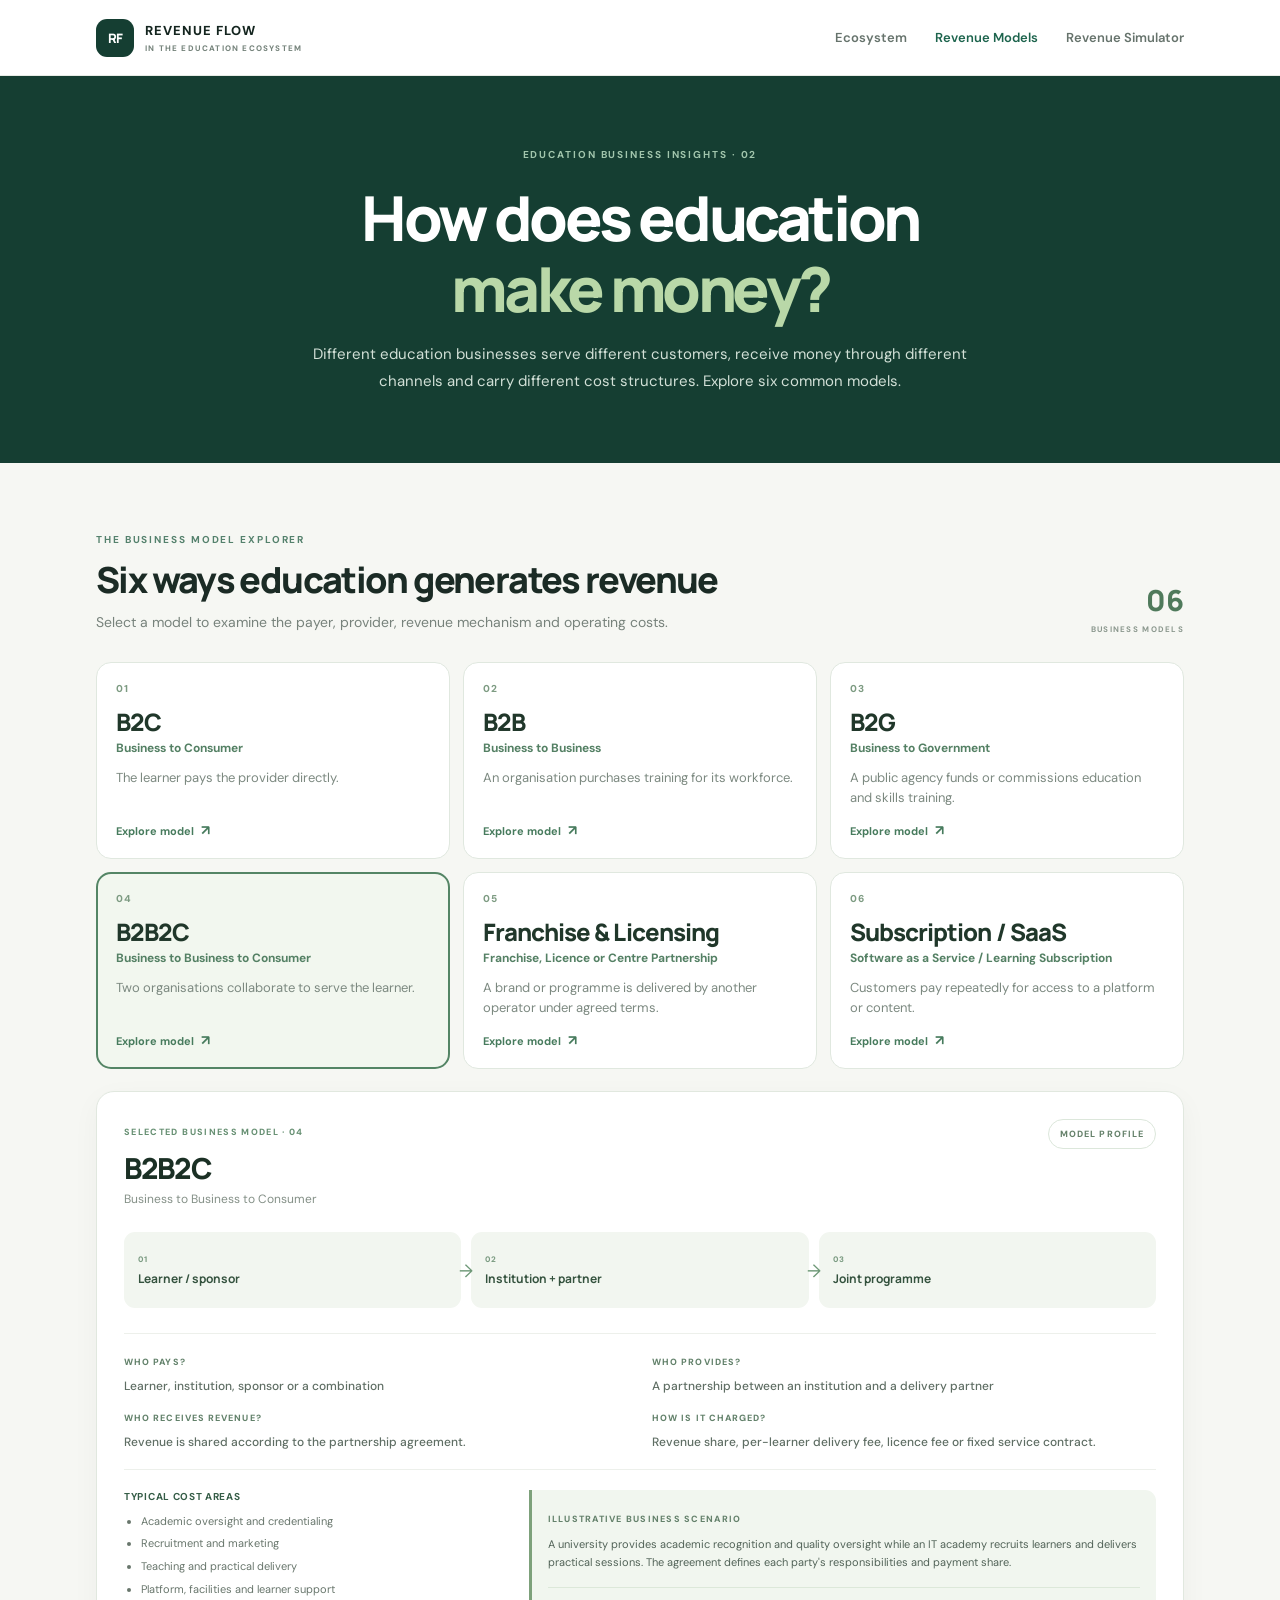
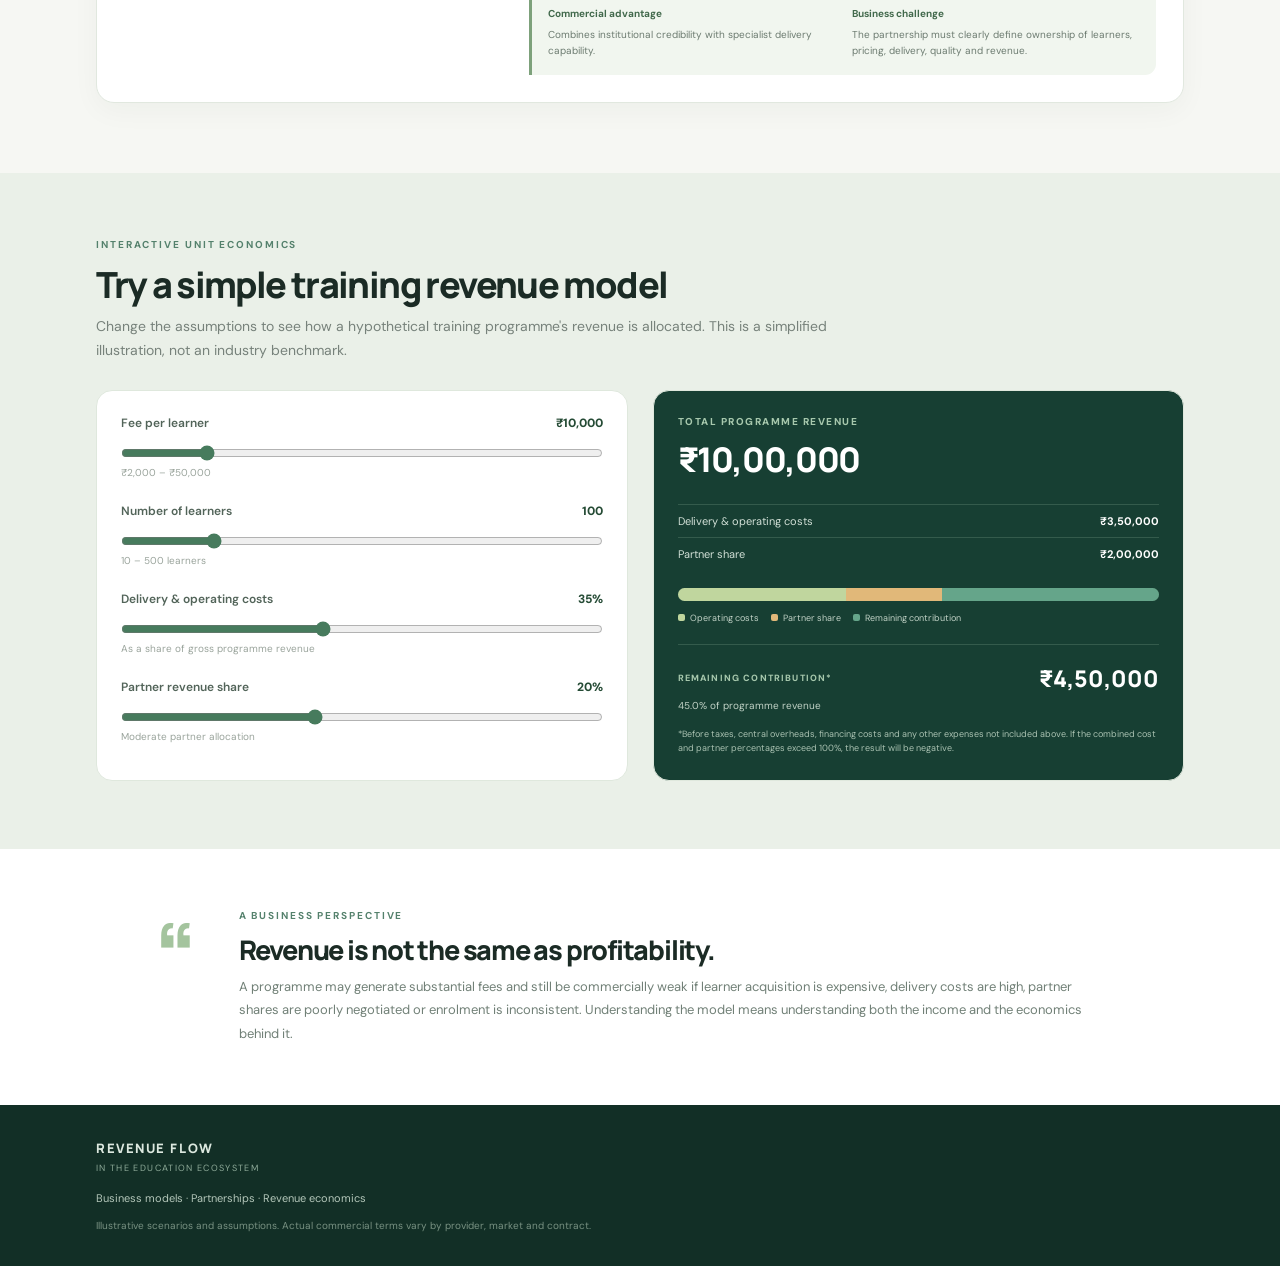
==== revenue-models.html @ f0d9430c "Add files via upload" ====
<!doctype html>
<html lang="en">
<head>
  <meta charset="utf-8">
  <meta name="viewport" content="width=device-width, initial-scale=1">
  <meta name="description" content="Explore six education revenue models and experiment with a training programme unit economics simulator.">
  <title>Revenue Models | Revenue Flow</title>
  <link rel="stylesheet" href="style.css">
</head>
<body>
<div class="rm-page">
  <header class="rm-top">
    <a class="rm-brand" href="index.html"><span class="rm-mark">RF</span><span>REVENUE FLOW<small>IN THE EDUCATION ECOSYSTEM</small></span></a>
    <nav class="rm-nav"><a href="index.html#ecosystem">Ecosystem</a><a class="current" href="#models">Revenue Models</a><a href="#simulator">Revenue Simulator</a></nav>
  </header>
  <section class="rm-hero"><div class="rm-eyebrow">EDUCATION BUSINESS INSIGHTS · 02</div><h1>How does education<br><em>make money?</em></h1><p>Different education businesses serve different customers, receive money through different channels and carry different cost structures. Explore six common models.</p></section>
  <main>
    <section class="rm-section" id="models">
      <div class="rm-heading"><div><div class="rm-kicker">THE BUSINESS MODEL EXPLORER</div><h2>Six ways education generates revenue</h2><p>Select a model to examine the payer, provider, revenue mechanism and operating costs.</p></div><div class="rm-count">06 <span>BUSINESS MODELS</span></div></div>
      <div class="rm-model-grid" id="modelGrid"></div>
      <article class="rm-detail" id="modelDetail"></article>
    </section>
    <section class="rm-simulator-section" id="simulator"><div class="rm-section rm-simulator-inner">
      <div class="rm-kicker">INTERACTIVE UNIT ECONOMICS</div><h2>Try a simple training revenue model</h2>
      <p class="rm-sim-intro">Change the assumptions to see how a hypothetical training programme's revenue is allocated. This is a simplified illustration, not an industry benchmark.</p>
      <div class="rm-simulator">
        <div class="rm-controls">
          <label class="rm-control"><span>Fee per learner <strong id="feeValue"></strong></span><input id="fee" type="range" min="2000" max="50000" step="1000" value="10000"><small>₹2,000 – ₹50,000</small></label>
          <label class="rm-control"><span>Number of learners <strong id="learnersValue"></strong></span><input id="learners" type="range" min="10" max="500" step="10" value="100"><small>10 – 500 learners</small></label>
          <label class="rm-control"><span>Delivery &amp; operating costs <strong id="deliveryValue"></strong></span><input id="deliveryCost" type="range" min="10" max="70" step="5" value="35"><small>As a share of gross programme revenue</small></label>
          <label class="rm-control"><span>Partner revenue share <strong id="partnerValue"></strong></span><input id="partnerShare" type="range" min="0" max="50" step="5" value="20"><small id="shareLabel"></small></label>
        </div>
        <div class="rm-results">
          <div class="rm-total-label">TOTAL PROGRAMME REVENUE</div><div class="rm-total" id="grossValue"></div>
          <div class="rm-result-line"><span>Delivery &amp; operating costs</span><strong id="deliveryAmount"></strong></div>
          <div class="rm-result-line"><span>Partner share</span><strong id="partnerAmount"></strong></div>
          <div class="rm-result-bar" aria-label="Revenue allocation"><span class="cost-segment" id="costBar"></span><span class="partner-segment" id="partnerBar"></span><span class="remaining-segment" id="remainBar"></span></div>
          <div class="rm-legend"><span><i class="legend-cost"></i>Operating costs</span><span><i class="legend-partner"></i>Partner share</span><span><i class="legend-remain"></i>Remaining contribution</span></div>
          <div class="rm-contribution"><span>REMAINING CONTRIBUTION*</span><strong id="contributionValue"></strong><small id="contributionPct"></small></div>
          <p class="rm-footnote">*Before taxes, central overheads, financing costs and any other expenses not included above. If the combined cost and partner percentages exceed 100%, the result will be negative.</p>
        </div>
      </div>
    </div></section>
    <section class="rm-insight"><div class="rm-insight-mark">“</div><div><div class="rm-kicker">A BUSINESS PERSPECTIVE</div><h2>Revenue is not the same as profitability.</h2><p>A programme may generate substantial fees and still be commercially weak if learner acquisition is expensive, delivery costs are high, partner shares are poorly negotiated or enrolment is inconsistent. Understanding the model means understanding both the income and the economics behind it.</p></div></section>
  </main>
  <footer class="rm-footer"><div><strong>REVENUE FLOW</strong><span>IN THE EDUCATION ECOSYSTEM</span></div><p>Business models · Partnerships · Revenue economics</p><small>Illustrative scenarios and assumptions. Actual commercial terms vary by provider, market and contract.</small></footer>
</div>
<script src="script.js"></script>
</body>
</html>
---- style.css ----
@import url('https://fonts.googleapis.com/css2?family=DM+Sans:wght@400;500;600;700&family=Manrope:wght@400;500;600;700;800&display=swap');

:root {
  font-family: 'DM Sans', sans-serif;
  color: #17231f;
  background: #f6f7f3;
  font-synthesis: none;
  text-rendering: optimizeLegibility;
}
* { box-sizing: border-box; }
html { scroll-behavior: smooth; }
body { margin: 0; min-width: 320px; }
button, a { font: inherit; }
.site-shell { min-height: 100vh; }
.topbar {
  height: 76px; padding: 0 7.5%; display: flex; align-items: center;
  justify-content: space-between; background: #fff; border-bottom: 1px solid #e7ebe5;
}
.brand { display: flex; align-items: center; gap: 11px; text-decoration: none; color: #14251f; font-weight: 800; letter-spacing: .08em; font-size: 13px; }
.brand-mark { width: 38px; height: 38px; display: grid; place-items: center; background: #153e32; color: #fff; border-radius: 11px; font-family: Manrope; letter-spacing: -.04em; }
.brand small { display: block; font-size: 8px; letter-spacing: .15em; color: #75837b; margin-top: 4px; }
.topbar nav { display: flex; gap: 30px; }
.topbar nav a { color: #66736c; text-decoration: none; font-size: 13px; font-weight: 600; }
.topbar nav a:hover, .topbar nav a.active { color: #1d644d; }


.hero {
  padding: 83px 8% 76px;
  background: #153e32;
  color: #fff;
  position: relative;
  overflow: hidden;
  text-align: center;
}



.hero .hero-copy {
  margin-left: auto;
  margin-right: auto;
}

.hero .hero-tags {
  justify-content: center;
}

.hero h1 {
  color: #ffffff;
 position: relative;
  z-index: 2;
}

.section { padding: 76px 7.5%; }
.section-heading { display: flex; align-items: end; justify-content: space-between; gap: 20px; margin-bottom: 32px; }
.section-heading .eyebrow, .flow-section > .eyebrow { color: #54816c; }
h2 { font: 800 clamp(27px, 3vw, 38px)/1.2 Manrope, sans-serif; letter-spacing: -.045em; margin: 12px 0 9px; color: #1b2b25; }
.section-heading p, .section-intro { margin: 0; color: #77827b; font-size: 14px; line-height: 1.7; }
.flow-toggle { border: 1px solid #cdd8ce; background: #fff; color: #315d49; border-radius: 30px; padding: 11px 16px; font-size: 12px; font-weight: 700; cursor: pointer; white-space: nowrap; }
.flow-toggle.selected { background: #e3eee3; border-color: #8cad96; }
.toggle-dot { display: inline-block; width: 7px; height: 7px; border-radius: 50%; background: #5c9872; margin-right: 8px; }
.ecosystem-layout { display: grid; grid-template-columns: minmax(0, 1.15fr) minmax(340px, .85fr); gap: 26px; align-items: stretch; }
.ecosystem-center { min-height: 590px; position: relative; border: 1px solid #e2e8df; border-radius: 20px; background: radial-gradient(circle at center, #edf3e9 0, #f8f9f5 55%, #f2f5ef 100%); overflow: hidden; }
.orbit { position: absolute; border: 1px dashed #c8d7c8; border-radius: 50%; left: 50%; top: 50%; transform: translate(-50%,-50%); pointer-events: none; }
.orbit-one { width: 290px; height: 290px; }
.orbit-two { width: 475px; height: 475px; }
.center-core { position: absolute; left: 50%; top: 50%; transform: translate(-50%,-50%); width: 166px; height: 166px; border-radius: 50%; background: #173f33; color: #fff; display: flex; flex-direction: column; align-items: center; justify-content: center; text-align: center; box-shadow: 0 12px 35px #173f3330; z-index: 1; }
.core-icon { color: #b8d7a8; font-size: 27px; line-height: 1; margin-bottom: 9px; }
.center-core strong { font: 800 13px/1.3 Manrope; letter-spacing: .06em; }
.center-core small { color: #c0d4c7; font-size: 8px; margin-top: 8px; }
.stakeholder-node { position: absolute; width: 164px; min-height: 91px; padding: 12px 13px; border: 1px solid #dce5db; border-radius: 13px; background: #fff; text-align: left; cursor: pointer; z-index: 2; box-shadow: 0 5px 16px #1c38200b; transition: .2s ease; }
.stakeholder-node:hover { transform: translateY(-3px); border-color: #85aa8d; box-shadow: 0 9px 22px #1c382016; }
.stakeholder-node.is-active { border: 2px solid #477b5d; background: #f3f8ef; box-shadow: 0 7px 20px #477b5d20; }
.node-number { display: block; color: #72917b; font-size: 10px; font-weight: 800; letter-spacing: .12em; margin-bottom: 5px; }
.node-name { display: block; color: #20352a; font: 700 11px/1.3 Manrope; }
.node-type { display: block; color: #89948d; font-size: 11px; margin-top: 5px; }
.node-institutions { top: 8%; left: 50%; transform: translateX(-50%); }
.node-institutions:hover { transform: translate(-50%,-3px); }
.node-academies { top: 30%; right: 4%; }
.node-employers { bottom: 9%; right: 9%; }
.node-learners { bottom: 9%; left: 9%; }
.node-government { top: 30%; left: 4%; }
.node-technology { top: 50%; left: 50%; transform: translate(-50%,-50%); margin-top: 155px; }
.node-technology:hover { transform: translate(-50%,calc(-50% - 3px)); }
.flows-on .stakeholder-node:after { content: "↔"; position: absolute; color: #4c9168; font-size: 18px; right: -13px; top: -13px; background: #e4f1df; border-radius: 50%; width: 25px; height: 25px; display: grid; place-items: center; }
.flow-note { position: absolute; bottom: 12px; left: 20px; right: 20px; text-align: center; color: #66806d; font-size: 10px; }
.selection-card { background: #fff; border: 1px solid #e3e9e2; border-radius: 20px; padding: 25px; box-shadow: 0 8px 28px #1d38200a; }
.card-topline { display: flex; justify-content: space-between; color: #8b988f; font-size: 9px; font-weight: 800; letter-spacing: .13em; border-bottom: 1px solid #edf0eb; padding-bottom: 15px; }
.profile-type { color: #528064; font-size: 11px; font-weight: 700; margin-top: 21px; }
.selection-card h3 { font: 800 24px/1.2 Manrope; letter-spacing: -.04em; margin: 7px 0; color: #1b3025; }
.profile-short { color: #849087; font-size: 12px; line-height: 1.6; margin: 0 0 20px; }
.profile-block { margin-top: 18px; }
.profile-block h4 { color: #355d47; font-size: 11px; letter-spacing: .07em; text-transform: uppercase; margin: 0 0 8px; }
.profile-block p, .profile-block li { color: #66746b; font-size: 12px; line-height: 1.65; }
.profile-block p { margin: 0; }
.profile-block ul { padding-left: 16px; margin: 0; }
.profile-block li { margin: 4px 0; }
.profile-columns { display: grid; grid-template-columns: 1fr 1fr; gap: 15px; border-top: 1px solid #edf0eb; border-bottom: 1px solid #edf0eb; padding: 2px 0 15px; margin-top: 18px; }
.example-box { margin-top: 22px; padding: 15px; border-radius: 12px; background: #f1f6ef; border-left: 3px solid #7da17b; }
.example-box span { color: #64816b; font-size: 9px; letter-spacing: .14em; font-weight: 800; }
.example-box p { color: #526358; font-size: 11px; line-height: 1.7; margin: 7px 0 0; }
.interaction-hint { color: #89948d; font-size: 11px; margin-top: 16px; }
.interaction-hint span { color: #548064; font-size: 17px; vertical-align: middle; margin-right: 5px; }
.flow-section { background: #edf2eb; }
.flow-section h2 { margin-bottom: 10px; }
.section-intro { max-width: 760px; }
.flow-list { margin-top: 30px; background: #fff; border: 1px solid #e0e8df; border-radius: 16px; padding: 8px 22px; }
.flow-row { display: grid; grid-template-columns: 1fr 1.2fr 1fr; gap: 15px; align-items: center; padding: 15px 0; border-bottom: 1px solid #edf0eb; }
.flow-row:last-child { border-bottom: 0; }
.flow-party { font-size: 13px; font-weight: 700; color: #33483b; }
.flow-row .flow-party:last-child { text-align: right; }
.flow-arrow { display: flex; flex-direction: column; align-items: center; gap: 4px; color: #679174; }
.flow-arrow i { width: 100%; height: 1px; background: #8bb49a; position: relative; }
.flow-arrow i:after { content: ""; position: absolute; right: 0; top: -4px; width: 7px; height: 7px; border-top: 1px solid #679174; border-right: 1px solid #679174; transform: rotate(45deg); }
.flow-arrow small { color: #859189; font-size: 11px; text-align: center; }
.disclaimer { margin-top: 20px; padding: 17px 20px; border: 1px solid #d6e2d5; border-radius: 12px; background: #f7faf5; }
.disclaimer strong { color: #456a50; font-size: 12px; }
.disclaimer p { color: #738078; font-size: 11px; line-height: 1.7; margin: 6px 0 0; }
footer { background: #122f26; color: #dce8df; padding: 35px 7.5%; }
.footer-brand { font: 800 13px Manrope; letter-spacing: .12em; }
.footer-brand span { display: block; color: #8eaa98; font: 600 9px 'DM Sans'; letter-spacing: .15em; margin-top: 5px; }
footer p { color: #b4c7ba; font-size: 10px; margin: 18px 0 10px; }
footer small { color: #789182; font-size: 9px; }

@media (max-width: 980px) {
  .ecosystem-layout { grid-template-columns: 1fr; }
  .ecosystem-center { min-height: 570px; }
  .selection-card { max-width: none; }
}
@media (max-width: 650px) {
  .topbar { height: auto; min-height: 70px; padding: 14px 5%; align-items: flex-start; flex-direction: column; gap: 14px; }
  .topbar nav { width: 100%; gap: 17px; overflow-x: auto; padding-bottom: 3px; }
  .topbar nav a { white-space: nowrap; font-size: 10px; }
  .hero { padding: 60px 7% 55px; }
.hero:after {
  content: "↗";
  position: absolute;
  right: 5%;
  top: 15px;
  color: rgba(255,255,255,.035);
  font: 260px Manrope;
  line-height: 1;
  pointer-events: none;
} 

  .section { padding: 55px 5%; }
  .section-heading { align-items: flex-start; flex-direction: column; }
  .ecosystem-center { min-height: 600px; }
  .orbit-one { width: 230px; height: 230px; }
  .orbit-two { width: 360px; height: 360px; }
  .center-core { width: 130px; height: 130px; }
  .center-core strong { font-size: 11px; }
  .stakeholder-node { width: 135px; min-height: 82px; padding: 9px; }
  .node-name { font-size: 11px; }
  .node-type { font-size: 8px; }
  .node-institutions { top: 5%; }
  .node-government { top: 29%; left: 2%; }
  .node-academies { top: 29%; right: 2%; }
  .node-employers { bottom: 11%; right: 3%; }
  .node-learners { bottom: 11%; left: 3%; }
  .node-technology { margin-top: 142px; }
  .profile-columns { grid-template-columns: 1fr; gap: 0; }
  .flow-list { padding: 5px 12px; }
  .flow-row { grid-template-columns: 1fr 1fr 1fr; gap: 7px; }
  .flow-party { font-size: 9px; }
  .flow-arrow small { font-size: 8px; }
}

/* Final hero heading alignment and overlap fix */

.hero {
  text-align: center;
}

.hero:after {
  display: none !important;
}

.hero h1 {
  position: relative;
  z-index: 5;
  color: #ffffff;
  font: 800 clamp(38px,5vw,62px)/1.14 Manrope,sans-serif;
  letter-spacing: -.055em;
  line-height: 1.14 !important;
  margin: 22px auto 17px;
  padding: 5px 0;
  max-width: 900px;
  overflow: visible;
}

.hero h1 em {
  color: #b9d8a8;
}

.hero .hero-copy {
  margin: 0 auto;
  max-width: 630px;
}

.hero .hero-tags {
  justify-content: center;
}


/* Page 2 original styles */
@import url('https://fonts.googleapis.com/css2?family=DM+Sans:wght@400;500;600;700&family=Manrope:wght@400;500;600;700;800&display=swap');
.rm-page { background:#f6f7f3; color:#17231f; min-height:100vh; font-family:'DM Sans',sans-serif; }
.rm-page * { box-sizing:border-box; }
.rm-top { height:76px; padding:0 7.5%; display:flex; align-items:center; justify-content:space-between; background:#fff; border-bottom:1px solid #e7ebe5; }
.rm-brand { display:flex; align-items:center; gap:11px; text-decoration:none; color:#14251f; font-weight:800; letter-spacing:.08em; font-size:13px; }
.rm-mark { width:38px; height:38px; display:grid; place-items:center; background:#153e32; color:#fff; border-radius:11px; font-family:Manrope; letter-spacing:-.04em; }
.rm-brand small { display:block; font-size:8px; letter-spacing:.15em; color:#75837b; margin-top:4px; }
.rm-nav { display:flex; gap:28px; }
.rm-nav a { text-decoration:none; color:#66736c; font-size:13px; font-weight:600; }
.rm-nav a:hover,.rm-nav a.current { color:#1d644d; }
.rm-hero { background:#153e32; color:#fff; padding:72px 8% 68px; text-align:center; }
.rm-eyebrow,.rm-kicker { color:#a2c6ad; font-size:10px; font-weight:700; letter-spacing:.19em; }
.rm-hero h1 { font:800 clamp(38px,5vw,62px)/1.14 Manrope,sans-serif; letter-spacing:-.055em; margin:22px auto 17px; color:#fff; }
.rm-hero h1 em { color:#b9d8a8; font-style:normal; }
.rm-hero p { max-width:680px; margin:0 auto; color:#d2e0d7; font-size:15px; line-height:1.8; }
.rm-section { padding:70px 7.5%; }
.rm-heading { display:flex; align-items:end; justify-content:space-between; gap:20px; margin-bottom:28px; }
.rm-kicker { color:#54816c; }
.rm-heading h2,.rm-simulator-inner h2,.rm-insight h2 { font:800 clamp(26px,3vw,36px)/1.2 Manrope,sans-serif; letter-spacing:-.045em; margin:12px 0 9px; color:#1b2b25; }
.rm-heading p,.rm-sim-intro { margin:0; color:#77827b; font-size:14px; line-height:1.7; }
.rm-count { font:800 29px Manrope; color:#4f7a5b; text-align:right; }
.rm-count span { display:block; font:700 8px 'DM Sans'; letter-spacing:.16em; color:#8a978d; margin-top:4px; }
.rm-model-grid { display:grid; grid-template-columns:repeat(3,1fr); gap:13px; }
.rm-model-card { text-align:left; position:relative; display:flex; flex-direction:column; min-height:190px; padding:19px; border:1px solid #e0e8df; border-radius:15px; background:#fff; cursor:pointer; transition:.18s ease; }
.rm-model-card:hover { transform:translateY(-3px); border-color:#9dbba0; box-shadow:0 9px 22px #1c382012; }
.rm-model-card.chosen { border:2px solid #548565; background:#f2f7ef; padding:18px; }
.rm-model-code { color:#7d9b82; font-size:10px; font-weight:800; letter-spacing:.14em; }
.rm-model-card strong { color:#20372a; font:800 24px Manrope; margin-top:10px; letter-spacing:-.04em; }
.rm-model-full { color:#548064; font-size:12px; font-weight:700; margin-top:2px; }
.rm-model-tagline { color:#7c8980; font-size:13px; line-height:1.5; margin-top:12px; }
.rm-explore { color:#477b5d; font-size:11px; font-weight:700; margin-top:auto; padding-top:14px; }
.rm-explore b { font-size:14px; margin-left:4px; }
.rm-detail { background:#fff; border:1px solid #e1e8df; border-radius:18px; padding:27px; margin-top:22px; box-shadow:0 8px 28px #1d38200a; }
.rm-detail-head { display:flex; justify-content:space-between; align-items:flex-start; gap:15px; }
.rm-detail-label { color:#679073; font-size:9px; font-weight:800; letter-spacing:.15em; }
.rm-detail h3 { font:800 29px Manrope; letter-spacing:-.045em; color:#1b3025; margin:8px 0 3px; }
.rm-detail-head p { color:#849087; font-size:12px; margin:0; }
.rm-detail-pill { border:1px solid #dce7db; color:#65816a; border-radius:30px; padding:8px 11px; font-size:9px; letter-spacing:.12em; font-weight:800; white-space:nowrap; }
.rm-flow { display:grid; grid-template-columns:repeat(3,1fr); gap:10px; margin:25px 0; }
.rm-flow-step { position:relative; min-height:76px; padding:14px; background:#f2f6f0; border-radius:11px; display:flex; flex-direction:column; justify-content:center; }
.rm-step-number { color:#7a9a80; font-size:8px; font-weight:800; letter-spacing:.13em; margin-bottom:7px; }
.rm-flow-step strong { color:#34523e; font:700 12px/1.35 Manrope; }
.rm-step-arrow { position:absolute; right:-12px; top:27px; z-index:2; color:#6e9877; font-size:18px; }
.rm-facts { display:grid; grid-template-columns:1fr 1fr; gap:0 24px; border-top:1px solid #edf0eb; border-bottom:1px solid #edf0eb; padding:7px 0 17px; }
.rm-fact { padding-top:15px; }
.rm-fact span { display:block; color:#62816a; font-size:9px; font-weight:800; letter-spacing:.12em; margin-bottom:6px; }
.rm-fact strong { color:#5f6e64; font-size:12px; line-height:1.6; font-weight:500; }
.rm-detail-bottom { display:grid; grid-template-columns:.75fr 1.25fr; gap:28px; margin-top:20px; }
.rm-detail-bottom h4 { color:#355d47; font-size:10px; letter-spacing:.07em; text-transform:uppercase; margin:0 0 9px; }
.rm-detail-bottom ul { margin:0; padding-left:17px; }
.rm-detail-bottom li { color:#68766c; font-size:11px; line-height:1.7; margin:4px 0; }
.rm-example { background:#f1f6ef; border-left:3px solid #7da17b; border-radius:0 11px 11px 0; padding:16px; }
.rm-example > span { color:#64816b; font-size:9px; letter-spacing:.14em; font-weight:800; }
.rm-example > p { color:#526358; font-size:11px; line-height:1.7; margin:8px 0 0; }
.rm-pros-cons { display:grid; grid-template-columns:1fr 1fr; gap:16px; margin-top:15px; padding-top:13px; border-top:1px solid #dce8d9; }
.rm-pros-cons b { color:#42694c; font-size:10px; }
.rm-pros-cons p { color:#6c7b70; font-size:10px; line-height:1.6; margin:5px 0 0; }
.rm-simulator-section { background:#eaf0e8; }
.rm-simulator-inner { padding-top:65px; padding-bottom:68px; }
.rm-sim-intro { max-width:750px; }
.rm-simulator { display:grid; grid-template-columns:1fr 1fr; gap:25px; margin-top:27px; }
.rm-controls,.rm-results { background:#fff; border:1px solid #dfe8dd; border-radius:16px; padding:24px; }
.rm-control { display:block; margin-bottom:24px; }
.rm-control:last-child { margin-bottom:0; }
.rm-control > span { display:flex; justify-content:space-between; gap:12px; color:#526459; font-size:12px; font-weight:600; }
.rm-control > span strong { color:#254b35; font-weight:800; white-space:nowrap; }
.rm-control input[type=range] { width:100%; accent-color:#477b5d; margin:14px 0 5px; cursor:pointer; }
.rm-control small { display:block; color:#9aa49c; font-size:10px; }
.rm-results { background:#173f33; color:#fff; }
.rm-total-label { color:#a7c8ad; font-size:10px; letter-spacing:.15em; font-weight:800; }
.rm-total { font:800 34px Manrope; letter-spacing:-.04em; margin:8px 0 22px; }
.rm-result-line { display:flex; justify-content:space-between; gap:12px; color:#d2e0d7; font-size:11px; padding:9px 0; border-top:1px solid #345b4c; }
.rm-result-line strong { color:#fff; }
.rm-result-bar { height:13px; display:flex; overflow:hidden; border-radius:20px; margin-top:18px; background:#426b53; }
.rm-result-bar span { height:100%; transition:width .2s ease; }
.cost-segment { background:#c0d69e; }
.partner-segment { background:#e1b879; }
.remaining-segment { background:#65a58a; }
.rm-legend { display:flex; flex-wrap:wrap; gap:12px; margin-top:11px; }
.rm-legend span { display:flex; align-items:center; gap:5px; color:#c1d2c6; font-size:9px; }
.rm-legend i { display:inline-block; width:7px; height:7px; border-radius:2px; }
.legend-cost { background:#c0d69e; }.legend-partner { background:#e1b879; }.legend-remain { background:#65a58a; }
.rm-contribution { border-top:1px solid #345b4c; margin-top:20px; padding-top:17px; display:grid; grid-template-columns:1fr auto; gap:5px 12px; align-items:center; }
.rm-contribution span { color:#a7c8ad; font-size:9px; letter-spacing:.13em; font-weight:800; }
.rm-contribution strong { color:#fff; font:800 23px Manrope; }
.rm-contribution strong.negative { color:#ffb6a7; }
.rm-contribution small { grid-column:1/-1; color:#c1d2c6; font-size:10px; }
.rm-footnote { color:#a9c1b1; font-size:9px; line-height:1.6; margin:15px 0 0; }
.rm-insight { padding:60px 12%; display:grid; grid-template-columns:65px 1fr; gap:20px; align-items:start; background:#fff; }
.rm-insight-mark { color:#a4c49e; font:800 90px/1 Manrope; }
.rm-insight .rm-kicker { color:#54816c; }
.rm-insight h2 { font-size:27px; }
.rm-insight p { color:#718077; font-size:13px; line-height:1.8; max-width:850px; margin:0; }
.rm-footer { background:#122f26; color:#dce8df; padding:32px 7.5%; }
.rm-footer strong { font:800 13px Manrope; letter-spacing:.12em; }
.rm-footer span { display:block; color:#8eaa98; font-size:9px; letter-spacing:.15em; margin-top:4px; }
.rm-footer p { color:#b4c7ba; font-size:11px; margin:17px 0 8px; }
.rm-footer small { color:#789182; font-size:10px; }

@media(max-width:850px) {
  .rm-model-grid { grid-template-columns:repeat(2,1fr); }
  .rm-simulator { grid-template-columns:1fr; }
}
@media(max-width:600px) {
  .rm-top { height:auto; padding:14px 5%; align-items:flex-start; flex-direction:column; gap:14px; }
  .rm-nav { width:100%; gap:16px; overflow-x:auto; padding-bottom:3px; }
  .rm-nav a { white-space:nowrap; font-size:10px; }
  .rm-hero { padding:55px 6%; }
  .rm-section { padding:52px 5%; }
  .rm-heading { align-items:flex-start; flex-direction:column; }
  .rm-count { text-align:left; }
  .rm-model-grid { grid-template-columns:1fr 1fr; gap:9px; }
  .rm-model-card { min-height:178px; padding:13px; }
  .rm-model-card.chosen { padding:12px; }
  .rm-model-card strong { font-size:20px; }
  .rm-model-full { font-size:9px; }
  .rm-model-tagline { font-size:10px; }
  .rm-detail { padding:18px; }
  .rm-detail-head { flex-direction:column; }
  .rm-flow { gap:6px; }
  .rm-flow-step { padding:9px; min-height:76px; }
  .rm-flow-step strong { font-size:11px; }
  .rm-step-arrow { right:-10px; font-size:15px; }
  .rm-facts { grid-template-columns:1fr; }
  .rm-detail-bottom { grid-template-columns:1fr; gap:20px; }
  .rm-pros-cons { grid-template-columns:1fr; gap:10px; }
  .rm-controls,.rm-results { padding:18px; }
  .rm-insight { padding:45px 7%; grid-template-columns:35px 1fr; gap:10px; }
  .rm-insight-mark { font-size:58px; }
}

/* Shared navigation between the two standalone pages */
.site-nav a, .rm-nav a { cursor:pointer; }
html { scroll-behavior:smooth; }
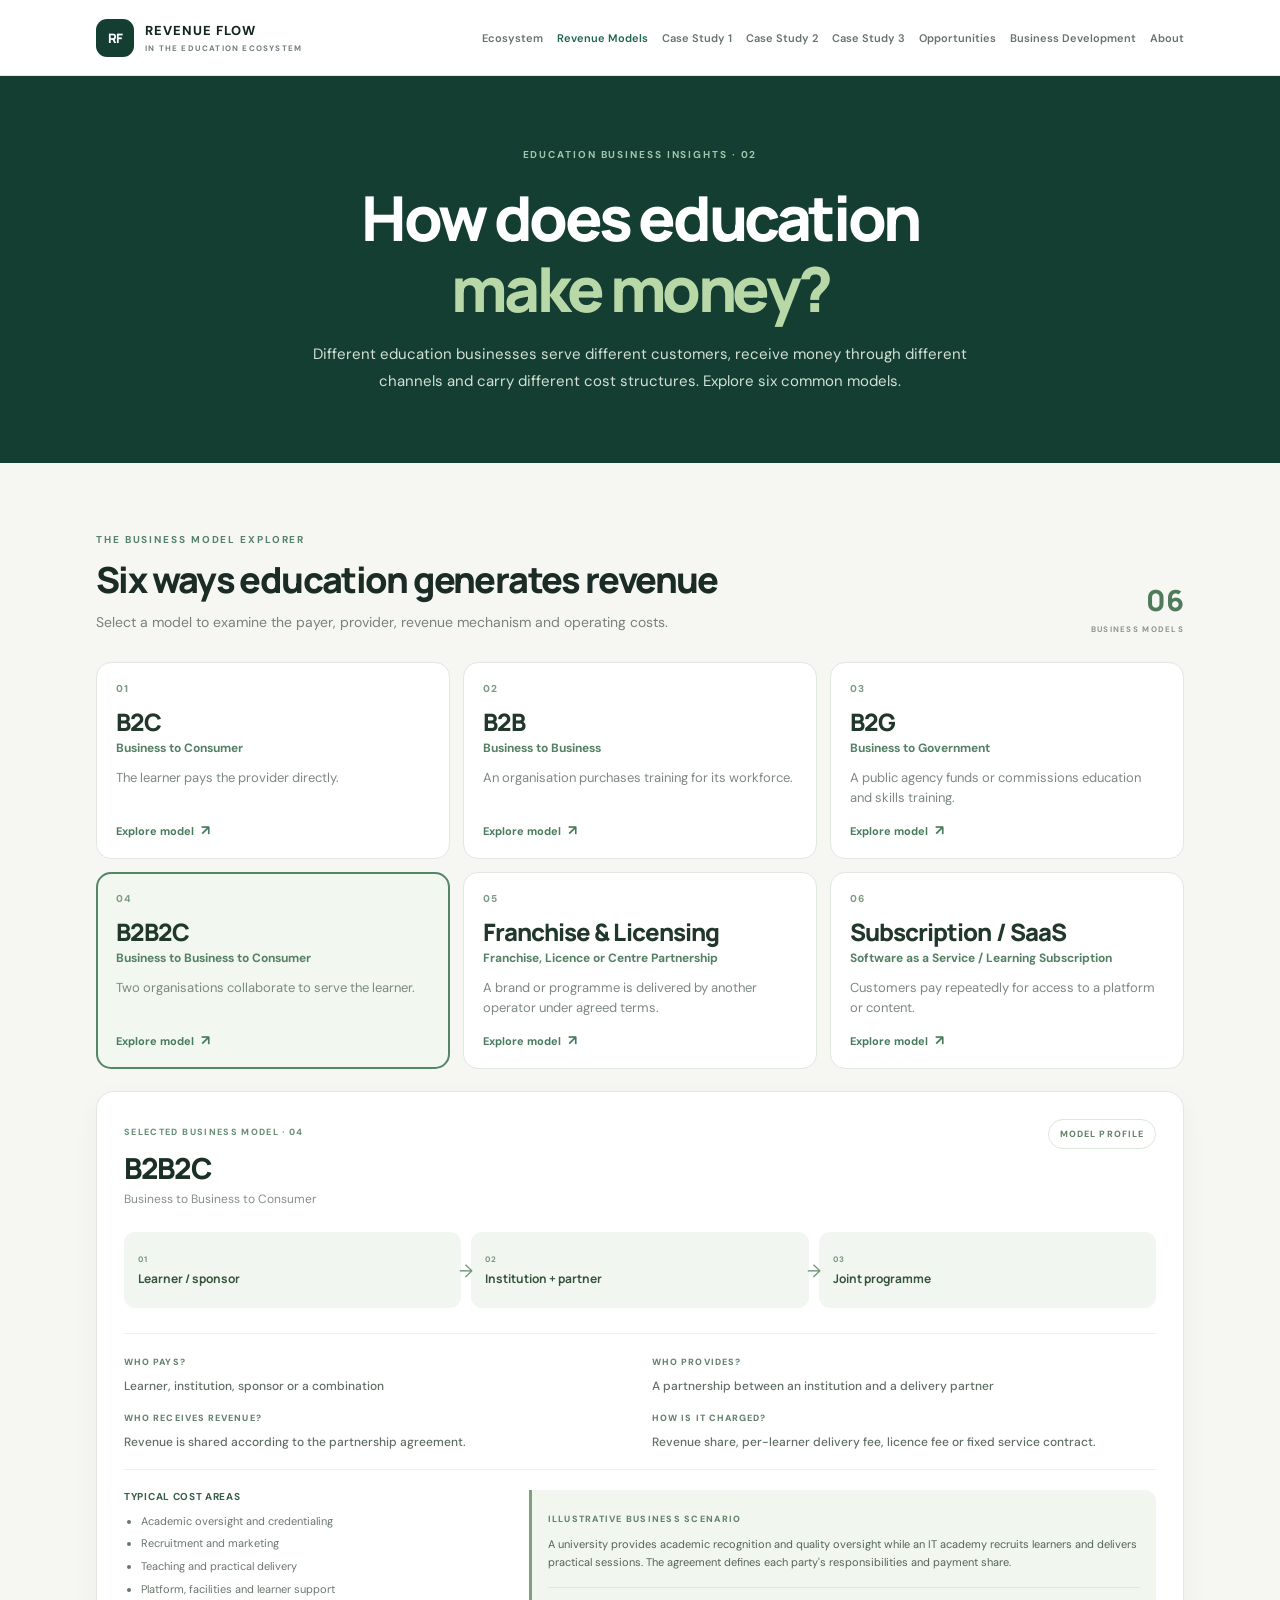
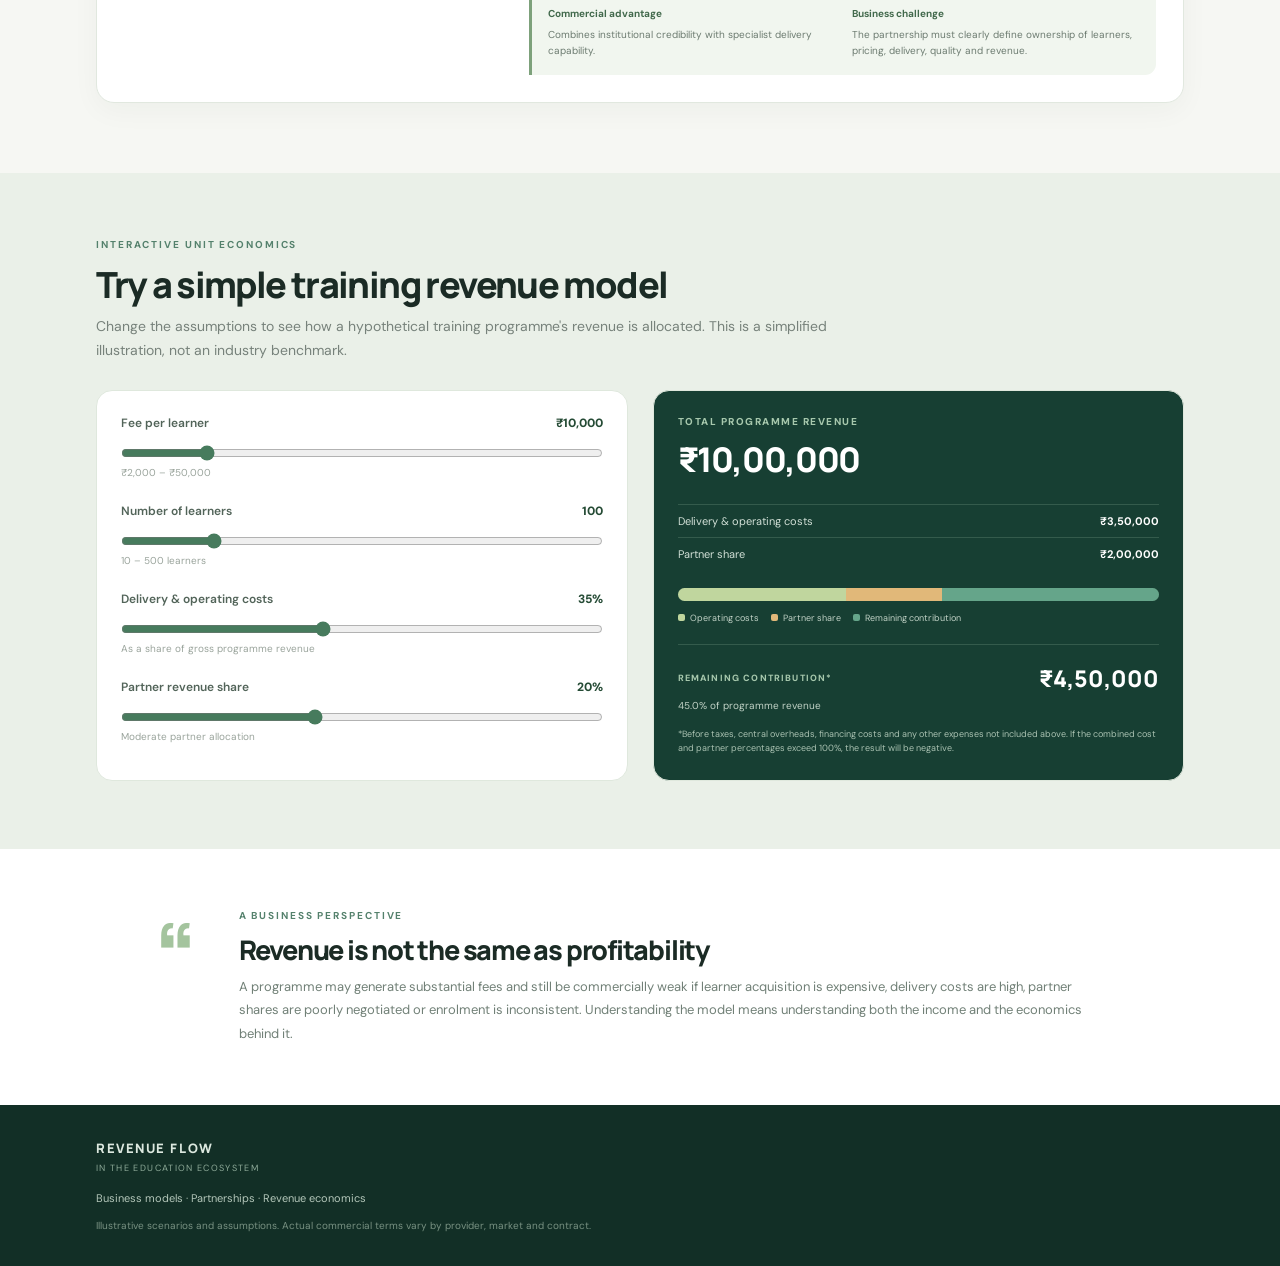
==== commit fcc3487c: "Add files via upload" ====
--- a/revenue-models.html
+++ b/revenue-models.html
@@ -5,13 +5,13 @@
   <meta name="viewport" content="width=device-width, initial-scale=1">
   <meta name="description" content="Explore six education revenue models and experiment with a training programme unit economics simulator.">
   <title>Revenue Models | Revenue Flow</title>
-  <link rel="stylesheet" href="style.css">
+  <link rel="stylesheet" href="style.css"><link rel="stylesheet" href="pages.css">
 </head>
 <body>
 <div class="rm-page">
   <header class="rm-top">
     <a class="rm-brand" href="index.html"><span class="rm-mark">RF</span><span>REVENUE FLOW<small>IN THE EDUCATION ECOSYSTEM</small></span></a>
-    <nav class="rm-nav"><a href="index.html#ecosystem">Ecosystem</a><a class="current" href="#models">Revenue Models</a><a href="#simulator">Revenue Simulator</a></nav>
+    <nav class="rm-nav"><a class="" href="index.html">Ecosystem</a><a class="current" href="revenue-models.html">Revenue Models</a><a class="" href="case-study-1.html">Case Study 1</a><a class="" href="case-study-2.html">Case Study 2</a><a class="" href="case-study-3.html">Case Study 3</a><a class="" href="opportunities.html">Opportunities</a><a class="" href="business-development.html">Business Development</a><a class="" href="about.html">About</a></nav>
   </header>
   <section class="rm-hero"><div class="rm-eyebrow">EDUCATION BUSINESS INSIGHTS · 02</div><h1>How does education<br><em>make money?</em></h1><p>Different education businesses serve different customers, receive money through different channels and carry different cost structures. Explore six common models.</p></section>
   <main>
@@ -41,7 +41,7 @@
         </div>
       </div>
     </div></section>
-    <section class="rm-insight"><div class="rm-insight-mark">“</div><div><div class="rm-kicker">A BUSINESS PERSPECTIVE</div><h2>Revenue is not the same as profitability.</h2><p>A programme may generate substantial fees and still be commercially weak if learner acquisition is expensive, delivery costs are high, partner shares are poorly negotiated or enrolment is inconsistent. Understanding the model means understanding both the income and the economics behind it.</p></div></section>
+    <section class="rm-insight"><div class="rm-insight-mark">“</div><div><div class="rm-kicker">A BUSINESS PERSPECTIVE</div><h2>Revenue is not the same as profitability</h2><p>A programme may generate substantial fees and still be commercially weak if learner acquisition is expensive, delivery costs are high, partner shares are poorly negotiated or enrolment is inconsistent. Understanding the model means understanding both the income and the economics behind it.</p></div></section>
   </main>
   <footer class="rm-footer"><div><strong>REVENUE FLOW</strong><span>IN THE EDUCATION ECOSYSTEM</span></div><p>Business models · Partnerships · Revenue economics</p><small>Illustrative scenarios and assumptions. Actual commercial terms vary by provider, market and contract.</small></footer>
 </div>
--- a/pages.css
+++ b/pages.css
@@ -0,0 +1,66 @@
+
+/* Additional pages — shared visual language with the original Revenue Flow pages */
+.rm-nav { gap: 14px; flex-wrap: wrap; justify-content: flex-end; }
+.rm-nav a { font-size: 11px; white-space: nowrap; }
+.site-nav { gap: 14px; flex-wrap: wrap; justify-content: flex-end; }
+.site-nav a { font-size: 11px; white-space: nowrap; }
+.content-main { background:#f6f7f3; }
+.content-section { padding:64px 8%; max-width:1200px; margin:0 auto; }
+.content-section.soft { max-width:none; background:#edf2eb; padding-left:max(8%, calc((100% - 1000px)/2)); padding-right:max(8%, calc((100% - 1000px)/2)); }
+.content-kicker { color:#54816c; font-size:10px; font-weight:800; letter-spacing:.16em; text-transform:uppercase; margin-bottom:12px; }
+.content-section h2 { margin:0 0 15px; }
+.content-section .lead { max-width:900px; color:#69776e; font-size:16px; line-height:1.85; margin:0 0 30px; }
+.content-section p { color:#68766d; font-size:14px; line-height:1.8; }
+.content-section h3 { color:#20372b; font:800 18px/1.3 Manrope,sans-serif; margin:8px 0 9px; }
+.scenario-grid { display:grid; grid-template-columns:repeat(3,minmax(0,1fr)); gap:16px; margin-top:28px; }
+.scenario-grid article { background:#fff; border:1px solid #e2e9df; border-radius:16px; padding:23px; box-shadow:0 6px 20px #1d382008; }
+.scenario-no { color:#6d9275; font-size:9px; font-weight:800; letter-spacing:.13em; }
+.scenario-grid article p { margin:0; font-size:13px; }
+.flow-steps { display:grid; grid-template-columns:1fr auto 1fr auto 1fr auto 1fr; gap:12px; align-items:center; margin:28px 0; }
+.flow-steps div { min-height:142px; background:#fff; border:1px solid #dce6da; border-radius:14px; padding:17px; display:flex; flex-direction:column; gap:8px; }
+.flow-steps b { color:#6b9275; font-size:10px; letter-spacing:.12em; }
+.flow-steps strong { color:#243b2e; font:800 15px Manrope; }
+.flow-steps span { color:#738077; font-size:12px; line-height:1.6; }
+.flow-steps > i { color:#78a084; font-style:normal; font-size:20px; }
+.allocation { background:#fff; border:1px solid #dfe8dc; border-radius:16px; padding:24px; margin-top:25px; }
+.allocation h3 { margin-top:0; }
+.allocation-bar { display:flex; height:18px; border-radius:20px; overflow:hidden; margin:20px 0 16px; background:#e6eee4; }
+.allocation-bar span:nth-child(1) { background:#2e6c50; }
+.allocation-bar span:nth-child(2) { background:#8caf91; }
+.allocation-bar span:nth-child(3) { background:#c6d9bd; }
+.allocation-legend { display:grid; grid-template-columns:repeat(3,minmax(0,1fr)); gap:12px; }
+.allocation-legend span { color:#65736a; font-size:12px; line-height:1.5; }
+.allocation-legend i { display:inline-block; width:8px; height:8px; border-radius:50%; margin-right:6px; }
+.a1 { background:#2e6c50; } .a2 { background:#8caf91; } .a3 { background:#c6d9bd; }
+.allocation small,.table-note { display:block; color:#879188; font-size:11px; line-height:1.7; margin-top:16px; }
+.two-col { display:grid; grid-template-columns:1fr 1fr; gap:40px; margin-top:25px; }
+.two-col ul { padding-left:19px; margin:10px 0 0; }
+.two-col li { color:#68766d; font-size:13px; line-height:1.75; padding:3px 0; }
+.takeaway { border-top:1px solid #e3e9e1; }
+.takeaway h2 { max-width:850px; }
+.takeaway p { max-width:850px; font-size:15px; }
+.metric-grid { display:grid; grid-template-columns:repeat(4,minmax(0,1fr)); gap:14px; margin-top:28px; }
+.metric-grid div { background:#fff; border:1px solid #e2e9df; border-radius:14px; padding:20px; }
+.metric-grid span { display:block; color:#719078; font-size:9px; font-weight:800; letter-spacing:.13em; }
+.metric-grid strong { display:block; color:#1e3c2d; font:800 clamp(19px,2vw,26px) Manrope; margin:10px 0 5px; }
+.metric-grid small { color:#849087; font-size:11px; }
+.data-table-wrap { overflow-x:auto; margin-top:24px; border:1px solid #e0e8df; border-radius:14px; background:#fff; }
+.data-table { border-collapse:collapse; width:100%; min-width:660px; }
+.data-table th { background:#eaf1e8; color:#3d6249; text-align:left; font-size:10px; text-transform:uppercase; letter-spacing:.08em; padding:15px; }
+.data-table td { color:#637168; font-size:12px; line-height:1.6; padding:14px 15px; border-top:1px solid #edf1eb; vertical-align:top; }
+.data-table td:first-child { color:#344b3b; font-weight:700; }
+.option-list,.process-list { display:grid; gap:12px; margin-top:25px; }
+.option-list article,.process-list article { display:flex; gap:18px; background:#fff; border:1px solid #e0e8df; border-radius:14px; padding:20px; }
+.option-list article > b,.process-list article > b { color:#6e9478; font:800 19px Manrope; min-width:34px; }
+.option-list h3,.process-list h3 { margin:0 0 5px; }
+.option-list p,.process-list p { margin:0; font-size:13px; }
+.process-list small { display:block; color:#54816c; font-size:11px; font-weight:700; margin-top:8px; }
+.profile-panel { display:grid; grid-template-columns:120px 1fr; gap:28px; align-items:start; background:#fff; border:1px solid #e1e9df; border-radius:18px; padding:28px; margin-top:25px; }
+.profile-monogram { width:100px; height:100px; border-radius:22px; display:grid; place-items:center; background:#153e32; color:#c3dcb6; font:800 32px Manrope; }
+.profile-panel h3 { font-size:22px; margin:0 0 12px; }
+.profile-panel p { margin:8px 0; }
+.profile-focus { display:flex; flex-wrap:wrap; gap:9px; margin-top:20px; }
+.profile-focus strong { width:100%; color:#355d47; font-size:12px; }
+.profile-focus span { border:1px solid #dce7d9; background:#fff; color:#587361; border-radius:30px; padding:9px 13px; font-size:11px; }
+@media(max-width:1000px) { .rm-top { height:auto; min-height:76px; padding:14px 5%; align-items:flex-start; gap:12px; } .rm-nav,.site-nav { gap:10px; } .rm-nav a,.site-nav a { font-size:10px; } }
+@media(max-width:720px) { .content-section { padding:48px 6%; } .content-section.soft { padding:48px 6%; } .scenario-grid { grid-template-columns:1fr; } .flow-steps { grid-template-columns:1fr 1fr; } .flow-steps > i { display:none; } .allocation-legend { grid-template-columns:1fr; } .metric-grid { grid-template-columns:1fr 1fr; } .two-col { grid-template-columns:1fr; gap:20px; } .profile-panel { grid-template-columns:1fr; } .rm-top { flex-direction:column; } .rm-nav,.site-nav { justify-content:flex-start; overflow-x:auto; flex-wrap:nowrap; width:100%; padding-bottom:5px; } .rm-nav a,.site-nav a { flex:0 0 auto; } }
